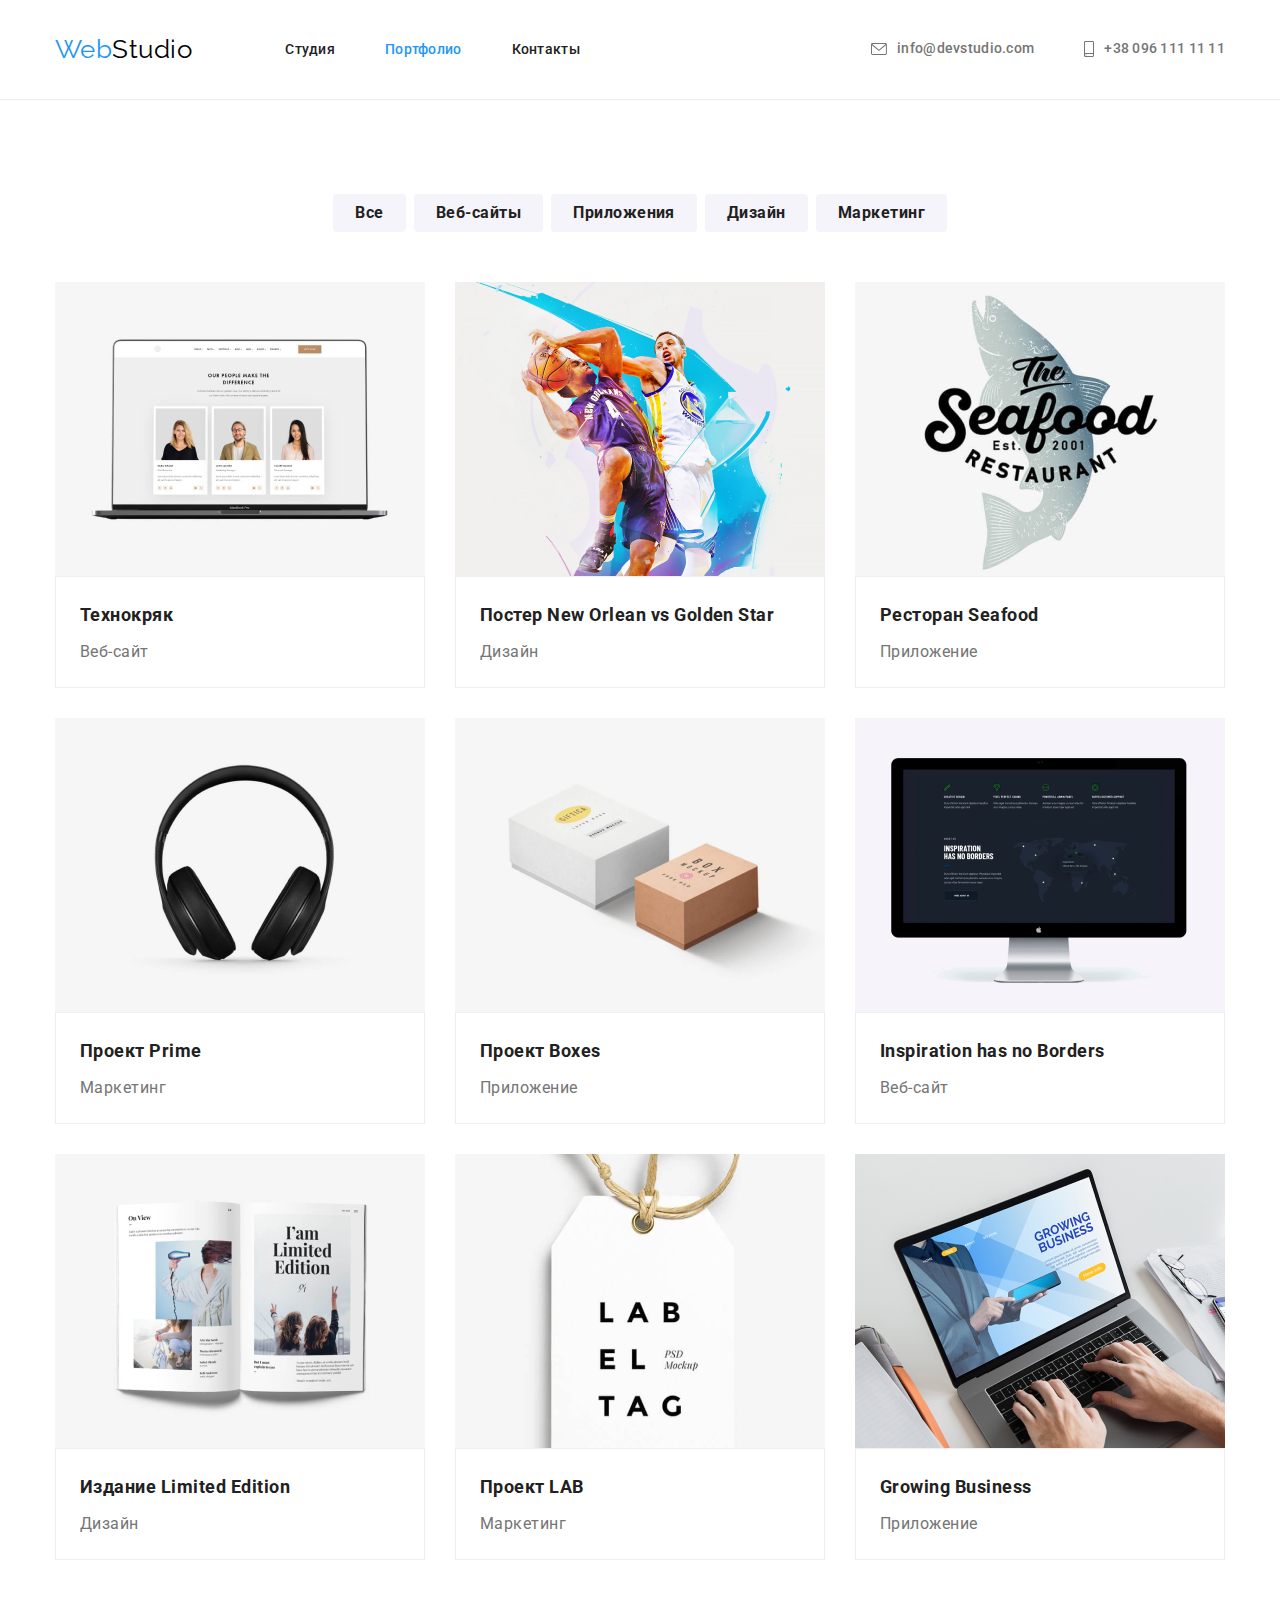
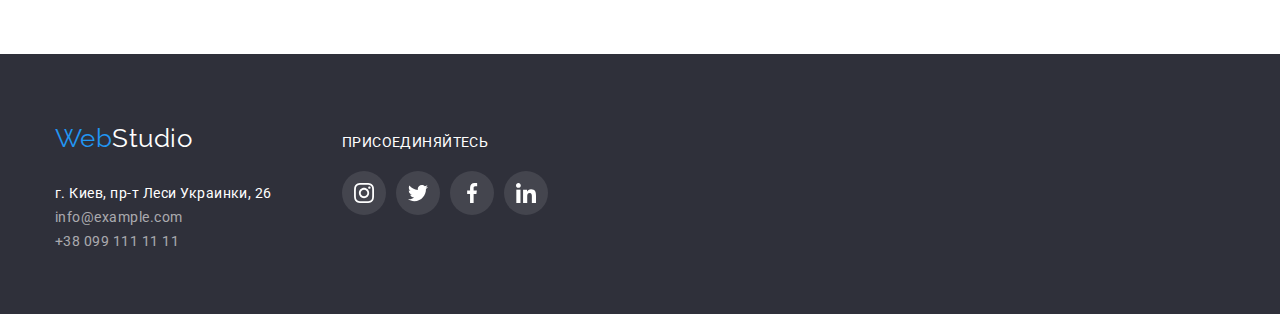
==== portfolio.html @ d212bc2f "hw5" ====
<!DOCTYPE html>
<html lang="ru">

<head>
    <meta charset="UTF-8">
    <meta name="viewport" content="width=device-width, initial-scale=1.0">
    <title>Document</title>
    <link rel="stylesheet" href="https://cdnjs.cloudflare.com/ajax/libs/modern-normalize/1.0.0/modern-normalize.min.css" />
    <link rel="preconnect" href="https://fonts.gstatic.com">
    <link
        href="https://fonts.googleapis.com/css2?family=Raleway:wght@700&family=Roboto:wght@400;500;700;900&display=swap"
        rel="stylesheet">
    <link href="css/style.css" rel="stylesheet">

</head>
<body>
    <!-- Шапка сайта -->
    <header class="page-header">
        <div class="container">
            <nav class="navigation">
                <a href="./" class="logo">
                    Web<span class="logo-second">Studio</span>
                </a>
                <ul class="site-nav list">
                    <li class="navigation-list"><a href="./" class="link">Студия</a></li>
                    <li class="navigation-list"><a href="./portfolio.html" class="link current">Портфолио</a></li>
                    <li class="navigation-list"><a href="" class="link">Контакты</a></li>
                </ul>
            </nav>
    
            <address class="address">
                <ul class="contacts-nav list">
                    <li class="address-item">
                        <a href="mailto:info@devstudio.com" class="link contacts-block">
                            <svg class="email-svg">
                                <use href="./images/sprite.svg#email"></use>
                            </svg>
                            info@devstudio.com</a></li>
                    <li class="address-item">
                        <a href="tel:+380961111111" class="link contacts-block">
                            <svg class="smartphone-svg">
                                <use href="./images/sprite.svg#smartphone">
                                    <use>
                            </svg>
                            +38 096 111 11 11</a></li>
                </ul>
            </address>
        </div>
    </header>

    <main class="page-main">
        <section>
            <div class="container">
                <h1 hidden class="portfolio-title">Портфолио</h1>
                <nav class="nav-filter">
                    <ul class="portfolio-list list">
                        <li class="item">
                            <button class="filter-button" type="button">Все</button>
                        </li>
                        <li class="item">
                            <button class="filter-button" type="button">Веб-сайты</button>
                        </li>
                        <li class="item">
                            <button class="filter-button" type="button">Приложения</button>
                        </li>
                        <li class="item">
                            <button class="filter-button" type="button">Дизайн</button>
                        </li>
                        <li class="item">
                            <button class="filter-button" type="button">Маркетинг</button>
                        </li>
                    </ul>
                </nav>
            </div>

            <div class="container">
                <ul class="portfolio-examples list">
                    <li class="item">
                        <a href="" class="portfolio-examples-link">
                            <img src="./images/portfolio/1img.png" alt="Веб-сайт" 
                            width="370"
                            height="294">
                            <div class="item-card">
                            <h2 class="example-name">Технокряк</h2>
                            <p class="example-type">Веб-сайт</p>
                            </div>
                        </a>
                    </li>
                    <li class="item">
                        <a href="" class="portfolio-examples-link">
                            <img src="./images/portfolio/2img.png" alt="Дизайн" 
                            width="370"
                            height="294">
                            <div class="item-card">
                            <h2 class="example-name">Постер New Orlean vs Golden Star</h2>
                            <p class="example-type">Дизайн</p>
                            </div>
                        </a>
                    </li>
                    <li class="item">
                        <a href="" class="portfolio-examples-link">
                            <img src="./images/portfolio/3img.png" alt="Приложение" 
                            width="370"
                            height="294">
                            <div class="item-card">
                            <h2 class="example-name">Ресторан Seafood</h2>
                            <p class="example-type">Приложение</p>
                            </div>
                        </a>
                    </li>
                    <li class="item">
                        <a href="" class="portfolio-examples-link">
                            <img src="./images/portfolio/4img.png" alt="Маркетинг" 
                            width="370"
                            height="294">
                            <div class="item-card">
                            <h2 class="example-name">Проект Prime</h2>
                            <p class="example-type">Маркетинг</p>
                            </div>
                        </a>
                    </li>
                    <li class="item">
                        <a href="" class="portfolio-examples-link">
                            <img src="./images/portfolio/5img.png" alt="Приложение" 
                            width="370"
                            height="294">
                            <div class="item-card">
                            <h2 class="example-name">Проект Boxes</h2>
                            <p class="example-type">Приложение</p>
                            </div>
                        </a>
                    </li>
                    <li class="item">
                        <a href="" class="portfolio-examples-link">
                            <img src="./images/portfolio/6img.png" alt="Веб-сайт" 
                            width="370"
                            height="294">
                            <div class="item-card">
                            <h2 class="example-name">Inspiration has no Borders</h2>
                            <p class="example-type">Веб-сайт</p>
                            </div>
                        </a>
                    </li>
                    <li class="item">
                        <a href="" class="portfolio-examples-link">
                            <img src="./images/portfolio/7img.png" alt="Дизайн" 
                            width="370"
                            height="294">
                            <div class="item-card">
                            <h2 class="example-name">Издание Limited Edition</h2>
                            <p class="example-type">Дизайн</p>
                            </div>
                        </a>
                    </li>
                    <li class="item">
                        <a href="" class="portfolio-examples-link">
                            <img src="./images/portfolio/8img.png" alt="Маркетинг" 
                            width="370"
                            height="294">
                            <div class="item-card">
                            <h2 class="example-name">Проект LAB</h2>
                            <p class="example-type">Маркетинг</p>
                            </div>
                        </a>
                    </li>
                    <li class="item">
                        <a href="" class="portfolio-examples-link">
                            <img src="./images/portfolio/9img.png" alt="Приложение" 
                            width="370"
                            height="294">
                            <div class="item-card">
                            <h2 class="example-name">Growing Business</h2>
                            <p class="example-type">Приложение</p>
                            </div>
                        </a>
                    </li>
                </ul>
            </div>
        </section>
    </main>

    <!-- Подвал -->
    <footer class="addresses-style">
        <div class="container inline-footer">
            <div>
                <a href="./" class="logo">
                    Web<span class="logo-second-footer">Studio</span>
                </a>
                <address class="address-style">
                    <ul class="footer-address list">
                        <li>
                            г. Киев, пр-т Леси Украинки, 26
                        </li>
                        <li>
                            <a href="mailto:info@example.com" class="footer-contacts">info@example.com</a>
                        </li>
                        <li>
                            <a href="tel:+380991111111" class="footer-contacts">+38 099 111 11 11</a>
                        </li>
                    </ul>
                </address>
            </div>
    
            <div class="social-footer">
                <p class="title-footer">
                    присоединяйтесь
                </p>
                <ul class="social-footer-list list">
                    <li class="social-footer-item">
                        <a href="" class="social-footer-link">
                            <svg class="social-svg-footer" width=20 height=20>
                                <use href="./images/sprite.svg#instagramfooter"></use>
                            </svg>
                        </a>
                    </li>
                    <li class="social-footer-item">
                        <a href="" class="social-footer-link">
                            <svg class="social-svg-footer" width=20 height=20>
                                <use href="./images/sprite.svg#twitterfooter"></use>
                            </svg>
                        </a>
                    </li>
                    <li class="social-footer-item">
                        <a href="" class="social-footer-link">
                            <svg class="social-svg-footer" width=20 height=20>
                                <use href="./images/sprite.svg#facebookfooter"></use>
                            </svg>
                        </a>
                    </li>
                    <li class="social-footer-item">
                        <a href="" class="social-footer-link">
                            <svg class="social-svg-footer" width=20 height=20>
                                <use href="./images/sprite.svg#linkedinfooter"></use>
                            </svg>
                        </a>
                    </li>
                </ul>
            </div>
    
        </div>
    </footer>
    
</body>
    
</html>
---- css/style.css ----
:root {
  --primary-text-color: #757575;
  --title-text-color: #212121;
  --accent-color: #2196f3;
  --primary-page-color: #ffffff;
}

body {
  background-color: var(--primary-page-color);
  color: var(--primary-text-color);
  font-family: Roboto, sans-serif;
  letter-spacing: 0.03em;
}

.list {
  list-style: none;
}

h1,
h2,
h4,
h4,
h5,
h6 {
  margin: 0;
}

ul,
ol {
  margin: 0;
  padding-inline-start: 0;
}

a {
  margin: 0;
}

img {
  display: block;
}

.container {
  margin-left: auto;
  margin-right: auto;
  width: 1200px;
  padding: 0 15px;
}

/*Шапка сайта*/
.page-header {
  padding-top: 25px;
  padding-bottom: 25px;
  border-bottom: 1px solid #ececec;
}

.page-header .container {
  display: flex;
  align-items: center;
}

.navigation {
  display: flex;
  align-items: center;
}

.logo {
  color: var(--accent-color);
  text-decoration: none;
  font-family: Raleway, sans-serif;
  font-size: 26px;
  line-height: 1.88;
}

.page-header .logo {
  margin-right: 93px;
}

.logo-second {
  color: #000000;
}

.site-nav .link {
  color: var(--title-text-color);
  text-decoration: none;
  font-weight: 500;
  font-size: 14px;
  line-height: 1.2;
  letter-spacing: 0.02em;
}

.site-nav {
  display: flex;
}

.site-nav .link:hover,
.site-nav .link:focus {
  color: var(--accent-color);
}

.navigation-list:not(:last-child) {
  margin-right: 50px;
}

.email-svg {
  width: 16px;
  height: 12px;
  margin-right: 10px;
  fill: var(--primary-text-color);
}

.smartphone-svg {
  width: 10px;
  height: 16px;
  margin-right: 10px;
  fill: var(--primary-text-color);
}

.address-item:not(:last-child) {
  margin-right: 50px;
}

.link.current {
  color: var(--accent-color);
}

.contacts-nav {
  display: flex;
}

.page-header .address {
  margin-left: auto;
}

.address-item .link {
  display: flex;
  align-items: center;
  color: var(--primary-text-color);
  text-decoration: none;
  font-style: normal;
  font-weight: 500;
  font-size: 14px;
  line-height: 1.14;
  letter-spacing: 0.02em;
}

.address-item .link:hover,
.address-item .link:focus {
  color: var(--accent-color);
}

.contacts-block:hover .email-svg,
.contacts-block:focus .email-svg {
  fill: currentColor;
}

.contacts-block:hover .smartphone-svg,
.contacts-block:focus .smartphone-svg {
  fill: currentColor;
}

/*section*/
.section-title {
  color: var(--title-text-color);
  font-size: 36px;
  line-height: 1.16;
  text-align: center;
  margin-bottom: 50px;
}

/*Герой*/
.hero {
  background-image: linear-gradient(
      rgba(47, 48, 58, 0.4),
      rgba(47, 48, 58, 0.4)
    ),
    url(../images/hero.png);
  background-color: #ffffff;
  background-position: center;
  max-width: 1600px;
  background-repeat: no-repeat;
  text-align: center;
  margin-left: auto;
  margin-right: auto;
  padding-top: 200px;
  padding-bottom: 200px;
}

.hero-title {
  color: var(--primary-page-color);
  font-weight: 900;
  font-size: 44px;
  line-height: 1.37;
  letter-spacing: 0.06em;
  text-transform: uppercase;
  margin-bottom: 30px;
}

.hero-button {
  background-color: var(--accent-color);
  color: var(--primary-page-color);

  display: inline-block;
  border: 1px transparent;
  min-width: 200px;
  height: 50px;
  text-decoration: none;
  font-weight: bold;
  font-size: 16px;
  line-height: 1.875;
  letter-spacing: 0.06em;
  border-radius: 4px;
  cursor: pointer;
  padding: 10px 32px;
  text-decoration: none;
}

/*Преимущества*/
.features {
  padding-top: 94px;
  padding-bottom: 94px;
}

.features-list .title {
  color: var(--title-text-color);
  font-size: 14px;
  line-height: 1.14;
  letter-spacing: 0.03em;
  text-transform: uppercase;
  margin-bottom: 10px;
  margin-top: 0px;
}

.features-list-item:not(:last-child) {
  margin-right: 30px;
}

.features-paragraph {
  min-width: 270px;
  margin-top: 0px;
  margin-bottom: 0px;
}

.container .features-list {
  display: flex;
}

.features-paragraph {
  font-size: 14px;
  line-height: 1.7;
}

.features-svg {
  width: 70px;
  height: 70px;
}

.features-svg-block {
  display: flex;
  background-color: #f5f4fa;
  align-items: center;
  justify-content: center;
  width: 270px;
  height: 120px;
  border-radius: 4px;
  margin-bottom: 30px;
}

/*чем мы занимаемся*/
.works {
  padding-bottom: 94px;
}

.works-title {
  display: flex;
}

.works-title-list:not(:last-child) {
  margin-right: 30px;
}

/*наша команда*/

.employees-title {
  display: flex;
  justify-content: space-between;
}

.employees-title li {
  background: #ffffff;
  box-shadow: 0px 1px 3px rgba(0, 0, 0, 0.12), 0px 1px 1px rgba(0, 0, 0, 0.14),
    0px 2px 1px rgba(0, 0, 0, 0.2);
  border-radius: 0px 0px 4px 4px;
}

.employee {
  padding-top: 94px;
  padding-bottom: 94px;
  background-color: #f5f4fa;
  text-align: center;
  margin-left: auto;
  margin-right: auto;
}

.employee-name {
  color: var(--title-text-color);
  font-weight: 500;
  font-size: 16px;
  line-height: 1.18;
  margin-top: 30px;
  margin-bottom: 10px;
  text-align: center;
}
.employee-position {
  color: var(--primary-text-color);
  font-size: 16px;
  line-height: 1.18;
  margin-top: 0;
  margin-bottom: 16px;
  text-align: center;
}

.employee-social-block {
  display: flex;
  justify-content: center;
  align-items: center;
  width: 206px;
  height: 44px;
  margin: 0 32px 30px 32px;
}

.employees-social-svg-links {
  display: flex;
  align-items: center;
  justify-content: center;
  width: 44px;
  height: 44px;
}

.employees-social-svg-links:hover .employees-social-svg {
  fill: #ffffff;
}

.employees-social-svg-links:hover {
  background: var(--accent-color);
  border-radius: 50%;
}

.employees-social-svg-links:not(:last-child) {
  margin-right: 10px;
}

.employees-social-svg {
  fill: #afb1b8;
  width: 20px;
  height: 20px;
}
/*наши клиенты*/
.clients {
  padding-top: 94px;
  padding-bottom: 94px;
}

.clients-list {
  display: flex;
  align-items: center;
  justify-content: space-between;
}

.clients-item-link {
  display: flex;
  align-items: center;
  justify-content: center;
  width: 170px;
  height: 90px;
  border: 1px solid #afb1b8;
  border-radius: 4px;
}

.clients-social-svg {
  fill: #afb1b8;
}

.clients-item-link:hover {
  border: 1px solid var(--accent-color);
}

.clients-item-link:hover .clients-social-svg {
  fill: var(--accent-color);
}

/*подвал*/

.addresses-style {
  text-decoration: none;
  background-color: #2f303a;
  padding-top: 60px;
  padding-bottom: 60px;
  margin-left: auto;
  margin-right: auto;
}

.footer-address {
  color: #ffffff;
  font-size: 14px;
  line-height: 1.7;
}

.footer-contacts {
  color: rgba(255, 255, 255, 0.6);
  font-size: 14px;
  line-height: 1.7;
  text-decoration: none;
  margin-top: 9px;
}

.inline-footer {
  display: flex;
  align-items: baseline;
}

.social-footer {
  margin-left: 70px;
}

.social-footer-list {
  display: flex;
  justify-content: space-between;
  width: 206px;
}

.title-footer {
  color: var(--primary-page-color);
  font-size: 14px;
  line-height: 1.14;
  letter-spacing: 0.03em;
  text-transform: uppercase;
  margin-bottom: 20px;
}

.social-footer-link {
  display: flex;
  align-items: center;
  justify-content: center;
  background: rgba(255, 255, 255, 10%);
  width: 44px;
  height: 44px;
  border-radius: 50%;
}

.social-svg-footer {
  fill: #ffffff;
}

.social-footer-link:hover {
  background: var(--accent-color);
}

.nav-filter {
  padding-top: 94px;
  padding-bottom: 50px;
}

.filter-button {
  background-color: #f5f4fa;
  color: var(--title-text-color);
  text-align: center;
  display: inline-block;
  border: 1px transparent;
  min-width: 73px;
  height: 38px;
  text-decoration: none;
  font-weight: bold;
  border-radius: 4px;
  cursor: pointer;
  padding: 6px 22px;
  font-size: 16px;
  line-height: 1.625;
  letter-spacing: 0.03em;
}

.portfolio-list {
  display: flex;
  justify-content: center;
}

.portfolio-list .item:not(:last-child) {
  margin-right: 8px;
}

.portfolio-list .filter-button:hover,
.portfolio-list .filter-button:focus {
  background-color: var(--accent-color);
  color: var(--primary-page-color);
}

.address-style {
  margin-top: 20px;
  font-style: normal;
}

.address-margin:not(:last-child) {
  margin-bottom: 9px;
}

.portfolio-examples {
  display: flex;
  flex-wrap: wrap;
  padding-bottom: 94px;
}

.portfolio-examples .item {
  margin-right: 30px;
  margin-bottom: 30px;
}

.portfolio-examples .item:nth-last-child(-n + 3) {
  margin-bottom: 0;
}

.portfolio-examples .item:nth-child(3n) {
  margin-right: 0;
}

.portfolio-examples-link {
  text-decoration: none;
}

.item img {
  display: block;
  max-width: 100%;
  height: auto;
}
.item-card {
  padding: 20px 24px;
  background: #ffffff;
  border: 1px solid #eeeeee;
}

.item:hover,
.item:focus {
  box-shadow: 0px 1px 1px rgba(0, 0, 0, 0.12), 0px 4px 4px rgba(0, 0, 0, 0.06),
    1px 4px 6px rgba(0, 0, 0, 0.16);
}

.example-name {
  font-size: 18px;
  line-height: 2;
  letter-spacing: 0.06ems;
  color: var(--title-text-color);
  margin-bottom: 4px;
}

.example-type {
  font-size: 16px;
  line-height: 1.87;
  color: var(--primary-text-color);
  margin: 0;
}

.logo-second-footer {
  color: var(--primary-page-color);
}
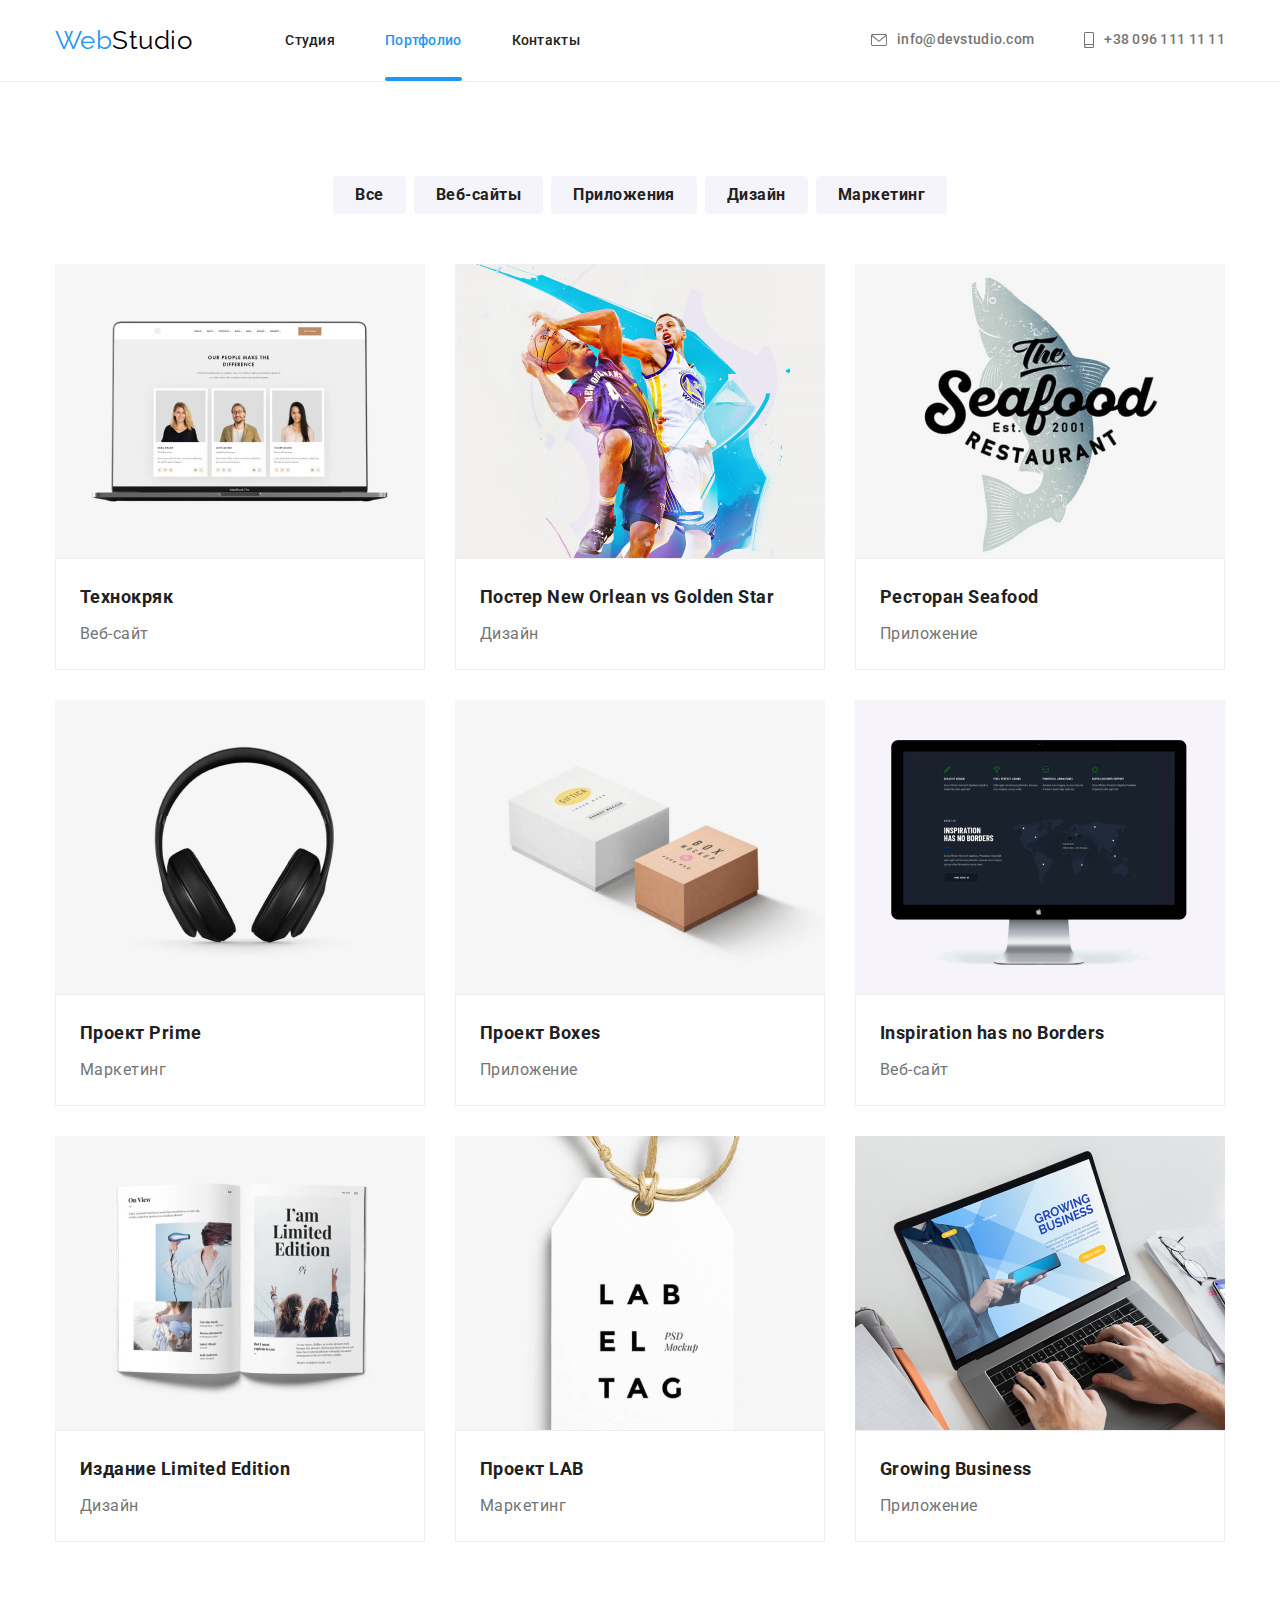
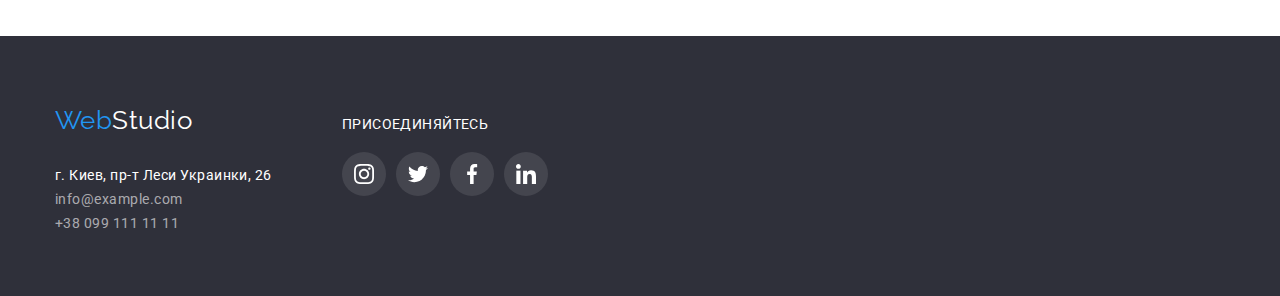
==== commit 4f3ae78d: "gg" ====
--- a/portfolio.html
+++ b/portfolio.html
@@ -4,7 +4,7 @@
 <head>
     <meta charset="UTF-8">
     <meta name="viewport" content="width=device-width, initial-scale=1.0">
-    <title>Document</title>
+    <title>WebStudio</title>
     <link rel="stylesheet" href="https://cdnjs.cloudflare.com/ajax/libs/modern-normalize/1.0.0/modern-normalize.min.css" />
     <link rel="preconnect" href="https://fonts.gstatic.com">
     <link
@@ -22,9 +22,9 @@
                     Web<span class="logo-second">Studio</span>
                 </a>
                 <ul class="site-nav list">
-                    <li class="navigation-list"><a href="./" class="link">Студия</a></li>
-                    <li class="navigation-list"><a href="./portfolio.html" class="link current">Портфолио</a></li>
-                    <li class="navigation-list"><a href="" class="link">Контакты</a></li>
+                    <li class="navigation-list"><a href="./" class="list-link-nav link">Студия</a></li>
+                    <li class="navigation-list"><a href="./portfolio.html" class="list-link-nav current link">Портфолио</a></li>
+                    <li class="navigation-list"><a href="" class="list-link-nav link">Контакты</a></li>
                 </ul>
             </nav>
     
--- a/css/style.css
+++ b/css/style.css
@@ -48,8 +48,6 @@
 
 /*Шапка сайта*/
 .page-header {
-  padding-top: 25px;
-  padding-bottom: 25px;
   border-bottom: 1px solid #ececec;
 }
 
@@ -99,6 +97,27 @@
 
 .navigation-list:not(:last-child) {
   margin-right: 50px;
+}
+
+.list-link-nav {
+  display: block;
+  position: relative;
+  padding-top: 32px;
+  padding-bottom: 32px;
+  transition: 250ms cubic-bezier(0.4, 0, 0.2, 1);
+}
+
+.list-link-nav.current::after {
+  content: '';
+  position: absolute;
+  bottom: 0;
+  display: block;
+  width: 100%;
+  height: 4px;
+  color: #2196f3;
+  background-color: #2196f3;
+  border-radius: 2px;
+  transition: 250ms cubic-bezier(0.4, 0, 0.2, 1);
 }
 
 .email-svg {
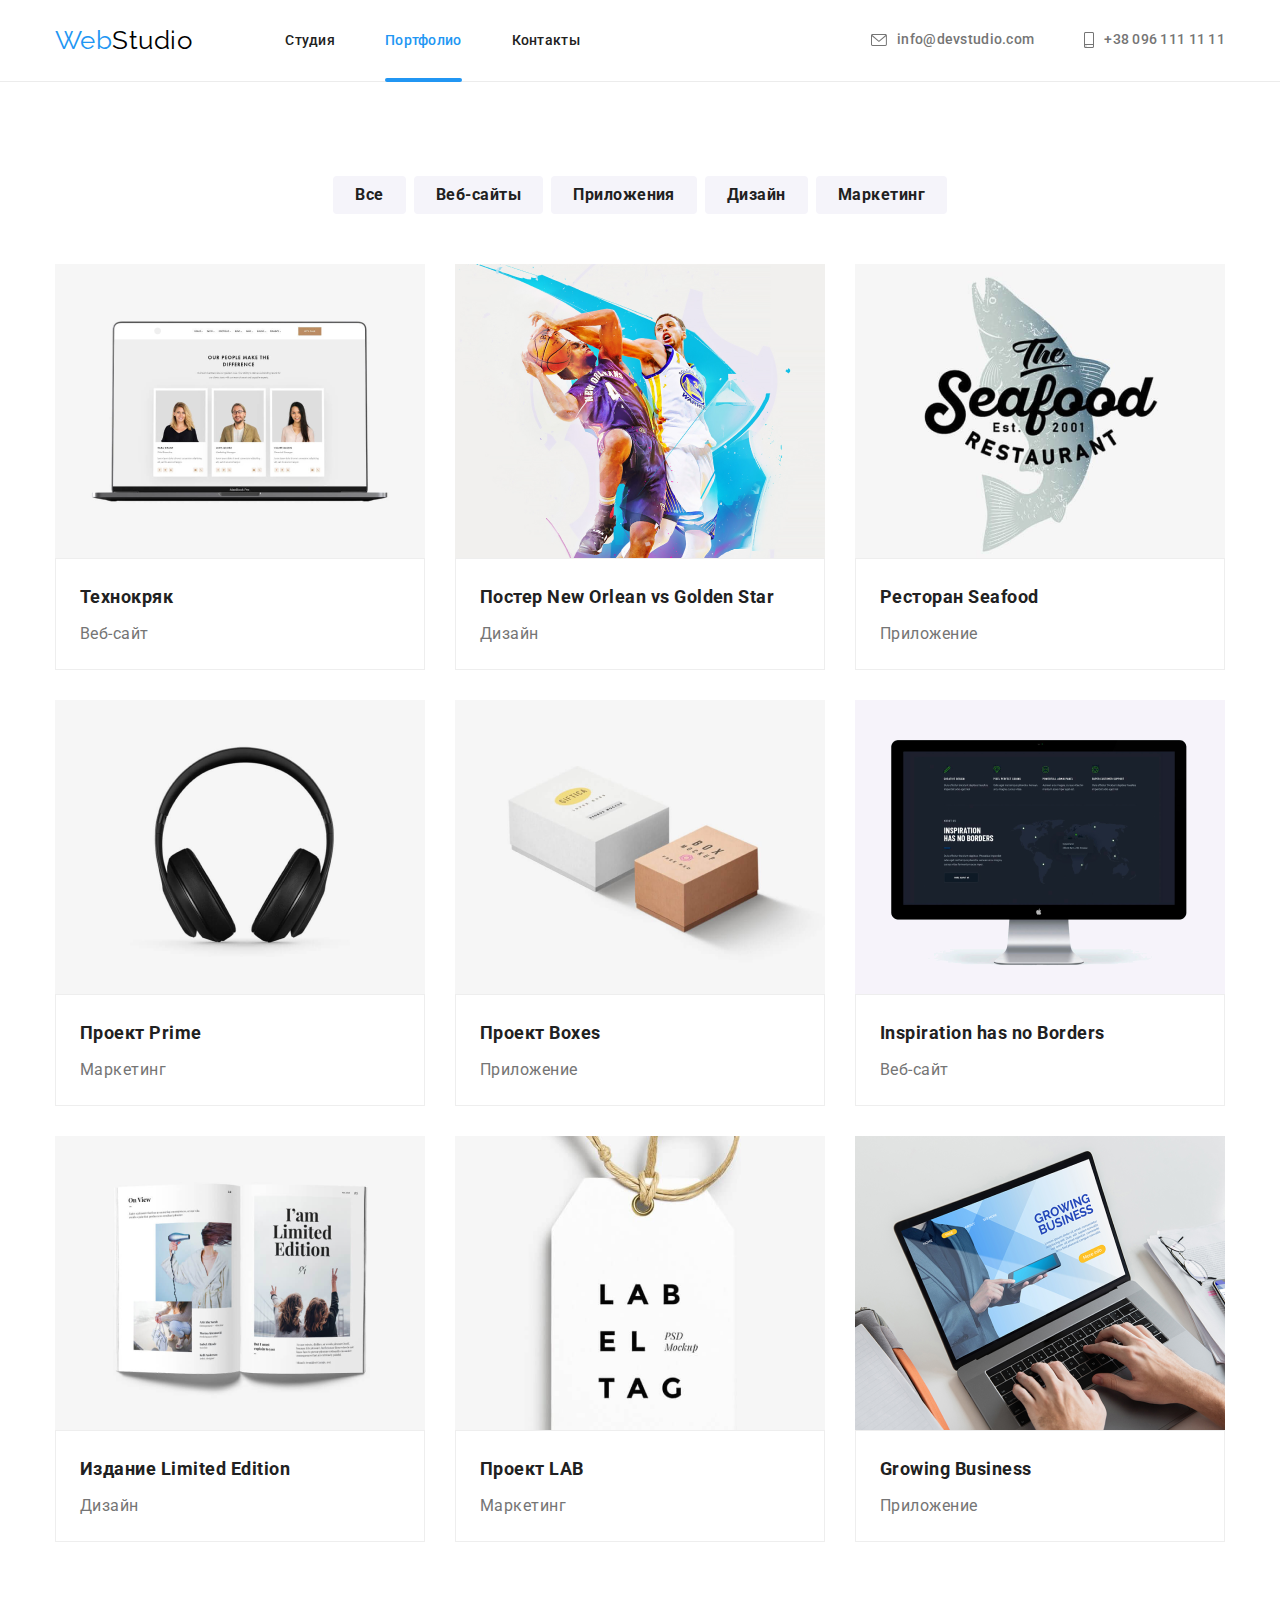
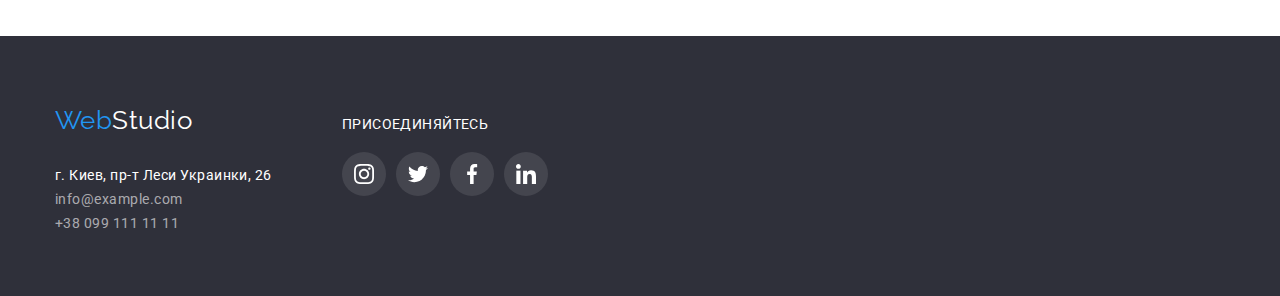
==== commit ed93ecf1: "gg" ====
--- a/portfolio.html
+++ b/portfolio.html
@@ -77,9 +77,12 @@
                 <ul class="portfolio-examples list">
                     <li class="item">
                         <a href="" class="portfolio-examples-link">
+                            <div class="portfolio-hidden-block">
                             <img src="./images/portfolio/1img.png" alt="Веб-сайт" 
                             width="370"
                             height="294">
+                            <p class="portfolio-hover-text"></p>
+                            </div>
                             <div class="item-card">
                             <h2 class="example-name">Технокряк</h2>
                             <p class="example-type">Веб-сайт</p>
@@ -88,9 +91,12 @@
                     </li>
                     <li class="item">
                         <a href="" class="portfolio-examples-link">
+                            <div class="portfolio-hidden-block">
                             <img src="./images/portfolio/2img.png" alt="Дизайн" 
                             width="370"
                             height="294">
+                            <p class="portfolio-hover-text"></p>
+                            </div>
                             <div class="item-card">
                             <h2 class="example-name">Постер New Orlean vs Golden Star</h2>
                             <p class="example-type">Дизайн</p>
@@ -99,9 +105,12 @@
                     </li>
                     <li class="item">
                         <a href="" class="portfolio-examples-link">
+                            <div class="portfolio-hidden-block">
                             <img src="./images/portfolio/3img.png" alt="Приложение" 
                             width="370"
                             height="294">
+                            <p class="portfolio-hover-text"></p>
+                            </div>
                             <div class="item-card">
                             <h2 class="example-name">Ресторан Seafood</h2>
                             <p class="example-type">Приложение</p>
@@ -110,9 +119,12 @@
                     </li>
                     <li class="item">
                         <a href="" class="portfolio-examples-link">
+                            <div class="portfolio-hidden-block">
                             <img src="./images/portfolio/4img.png" alt="Маркетинг" 
                             width="370"
                             height="294">
+                            <p class="portfolio-hover-text"></p>
+                            </div>
                             <div class="item-card">
                             <h2 class="example-name">Проект Prime</h2>
                             <p class="example-type">Маркетинг</p>
@@ -121,9 +133,12 @@
                     </li>
                     <li class="item">
                         <a href="" class="portfolio-examples-link">
+                            <div class="portfolio-hidden-block">
                             <img src="./images/portfolio/5img.png" alt="Приложение" 
                             width="370"
                             height="294">
+                            <p class="portfolio-hover-text"></p>
+                            </div>
                             <div class="item-card">
                             <h2 class="example-name">Проект Boxes</h2>
                             <p class="example-type">Приложение</p>
@@ -132,9 +147,12 @@
                     </li>
                     <li class="item">
                         <a href="" class="portfolio-examples-link">
+                            <div class="portfolio-hidden-block">
                             <img src="./images/portfolio/6img.png" alt="Веб-сайт" 
                             width="370"
                             height="294">
+                            <p class="portfolio-hover-text"></p>
+                            </div>
                             <div class="item-card">
                             <h2 class="example-name">Inspiration has no Borders</h2>
                             <p class="example-type">Веб-сайт</p>
@@ -143,9 +161,12 @@
                     </li>
                     <li class="item">
                         <a href="" class="portfolio-examples-link">
+                            <div class="portfolio-hidden-block">
                             <img src="./images/portfolio/7img.png" alt="Дизайн" 
                             width="370"
                             height="294">
+                            <p class="portfolio-hover-text"></p>
+                            </div>
                             <div class="item-card">
                             <h2 class="example-name">Издание Limited Edition</h2>
                             <p class="example-type">Дизайн</p>
@@ -154,9 +175,12 @@
                     </li>
                     <li class="item">
                         <a href="" class="portfolio-examples-link">
+                            <div class="portfolio-hidden-block">
                             <img src="./images/portfolio/8img.png" alt="Маркетинг" 
                             width="370"
                             height="294">
+                            <p class="portfolio-hover-text"></p>
+                            </div>
                             <div class="item-card">
                             <h2 class="example-name">Проект LAB</h2>
                             <p class="example-type">Маркетинг</p>
@@ -165,9 +189,12 @@
                     </li>
                     <li class="item">
                         <a href="" class="portfolio-examples-link">
+                            <div class="portfolio-hidden-block">
                             <img src="./images/portfolio/9img.png" alt="Приложение" 
                             width="370"
                             height="294">
+                            <p class="portfolio-hover-text"></p>
+                            </div>
                             <div class="item-card">
                             <h2 class="example-name">Growing Business</h2>
                             <p class="example-type">Приложение</p>
--- a/css/style.css
+++ b/css/style.css
@@ -110,7 +110,7 @@
 .list-link-nav.current::after {
   content: '';
   position: absolute;
-  bottom: 0;
+  bottom: -1px;
   display: block;
   width: 100%;
   height: 4px;
@@ -293,8 +293,30 @@
   display: flex;
 }
 
+.works-title-list {
+  position: relative;
+}
+
 .works-title-list:not(:last-child) {
   margin-right: 30px;
+}
+
+.about-backg {
+  position: absolute;
+  width: 370px;
+  bottom: 0;
+  background-color: rgba(47, 48, 58, 0.8);
+}
+
+.about-backg-title {
+  font-weight: 700;
+  font-size: 14px;
+  line-height: 1.14;
+  text-align: center;
+  letter-spacing: 0.03em;
+  text-transform: uppercase;
+  color: #ffffff;
+  margin: 27px 0;
 }
 
 /*наша команда*/
@@ -512,15 +534,6 @@
   color: var(--primary-page-color);
 }
 
-.address-style {
-  margin-top: 20px;
-  font-style: normal;
-}
-
-.address-margin:not(:last-child) {
-  margin-bottom: 9px;
-}
-
 .portfolio-examples {
   display: flex;
   flex-wrap: wrap;
@@ -542,6 +555,12 @@
 
 .portfolio-examples-link {
   text-decoration: none;
+}
+
+.portfolio-hover-text {
+  display: block;
+  margin-block-start: 0em;
+  margin-block-end: 0em;
 }
 
 .item img {
@@ -579,3 +598,12 @@
 .logo-second-footer {
   color: var(--primary-page-color);
 }
+
+.address-style {
+  margin-top: 20px;
+  font-style: normal;
+}
+
+.address-margin:not(:last-child) {
+  margin-bottom: 9px;
+}
